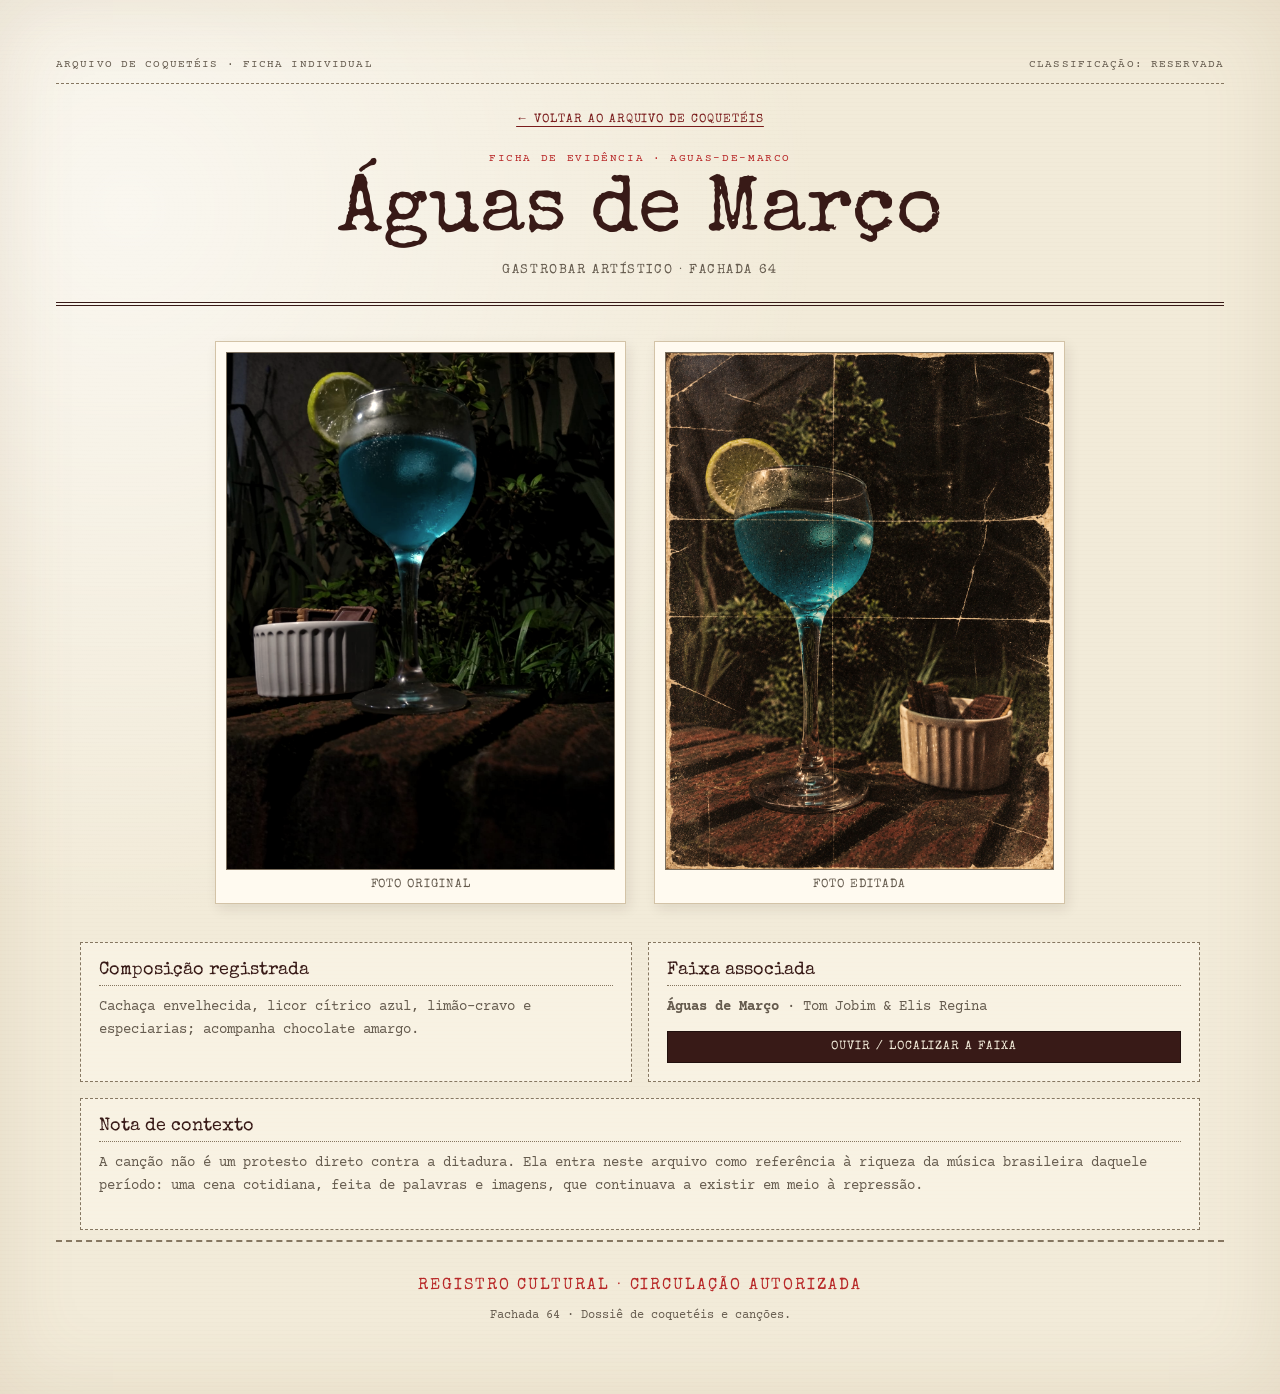
==== drinks/aguas-de-marco.html @ a6c199d8 "Fotos e etc." ====
<!DOCTYPE html>
<html lang="pt-BR">
<head>
    <meta charset="UTF-8">
    <meta name="viewport" content="width=device-width, initial-scale=1">
    <title>&Aacute;guas de Mar&ccedil;o | Arquivo Fachada 64</title>
    <link rel="preconnect" href="https://fonts.googleapis.com">
    <link rel="preconnect" href="https://fonts.gstatic.com" crossorigin>
    <link href="https://fonts.googleapis.com/css2?family=Courier+Prime:wght@400;700&family=Special+Elite&family=Staatliches&display=swap" rel="stylesheet">
    <link rel="stylesheet" href="../style.css">
</head>
<body>
    <div class="dossier">
        <div class="protocol"><span>Arquivo de coquet&eacute;is &middot; Ficha individual</span><span>Classifica&ccedil;&atilde;o: reservada</span></div>
        <header class="drink-detail-header">
            <a class="back-to-archive" href="../index.html#drinks">&larr; VOLTAR AO ARQUIVO DE COQUET&Eacute;IS</a>
            <p class="detail-kicker">FICHA DE EVID&Ecirc;NCIA &middot; AGUAS-DE-MARCO</p>
            <h1>&Aacute;guas de Mar&ccedil;o</h1>
            <p class="detail-subtitle">GASTROBAR ART&Iacute;STICO &middot; FACHADA 64</p>
        </header>
        <main class="drink-detail">
            <section class="detail-photo-pair" aria-label="Fotografias original e editada do drink">
                    <figure class="detail-photo original">
                        <img src="../imagens/agua-de-mar%C3%A7o.jpg" alt="foto original do drink &Aacute;guas de Mar&ccedil;o">
                        <figcaption>FOTO ORIGINAL</figcaption>
                    </figure>
                    <figure class="detail-photo edited">
                        <img src="../imagens/agua-de-mar%C3%A7o-IA.jpg" alt="foto editada do drink &Aacute;guas de Mar&ccedil;o">
                        <figcaption>FOTO EDITADA</figcaption>
                    </figure>
            </section>
            <div class="detail-record-grid">
                <section class="record-panel">
                    <h2>Composi&ccedil;&atilde;o registrada</h2>
                    <p>Cacha&ccedil;a envelhecida, licor c&iacute;trico azul, lim&atilde;o-cravo e especiarias; acompanha chocolate amargo.</p>
                </section>
                <section class="record-panel">
                    <h2>Faixa associada</h2>
                    <p><strong>&Aacute;guas de Mar&ccedil;o</strong> &middot; Tom Jobim & Elis Regina</p>
                    <a class="song" href="https://www.youtube.com/results?search_query=Aguas+de+Marco+Tom+Jobim+Elis+Regina" target="_blank" rel="noopener noreferrer">OUVIR / LOCALIZAR A FAIXA</a>
                </section>
                <section class="record-panel record-wide">
                    <h2>Nota de contexto</h2>
                    <p>A can&ccedil;&atilde;o n&atilde;o &eacute; um protesto direto contra a ditadura. Ela entra neste arquivo como refer&ecirc;ncia &agrave; riqueza da m&uacute;sica brasileira daquele per&iacute;odo: uma cena cotidiana, feita de palavras e imagens, que continuava a existir em meio &agrave; repress&atilde;o.</p>
                    
                </section>
            </div>
        </main>
        <footer><p class="footer-stamp">REGISTRO CULTURAL &middot; CIRCULA&Ccedil;&Atilde;O AUTORIZADA</p><p>Fachada 64 &middot; Dossi&ecirc; de coquet&eacute;is e can&ccedil;&otilde;es.</p></footer>
    </div>
</body>
</html>
---- style.css ----
:root {
            --paper: #f2ebd9;
            --paper2: #e6dac3;
            --ink: #24211d;
            --muted: #655b4e;
            --red: #b82828;
            --red-dark: #7a1c1c;
            --coffee: #381a17;
            --line: #867761;
            --white: #fffaf0
        }

        * {
            box-sizing: border-box
        }

        html {
            scroll-behavior: smooth;
            scroll-padding-top: 76px
        }

        body {
            margin: 0;
            background: var(--paper);
            color: var(--ink);
            font: 16px/1.6 'Courier Prime', monospace;
            padding: 0
        }

        a {
            color: inherit
        }

        .dossier {
            width: 100%;
            max-width: none;
            min-height: 100vh;
            margin: 0;
            padding: clamp(22px, 5vw, 56px);
            position: relative;
            overflow: visible;
            border: 0;
            background-color: var(--paper);
            background-image: radial-gradient(ellipse at 10% 15%, rgba(255, 255, 255, .6), transparent 42%), repeating-linear-gradient(0deg, transparent 0 3px, rgba(74, 52, 27, .025) 4px);
            box-shadow: inset 0 0 80px #8f6b3a22
        }

        .dossier:before { content: none; }

        .masthead,
        .protocol,
        nav,
        main,
        footer {
            position: relative;
            z-index: 1
        }

        .protocol {
            display: flex;
            justify-content: space-between;
            gap: 12px;
            flex-wrap: wrap;
            padding-bottom: 9px;
            border-bottom: 1px dashed var(--line);
            font-size: .7rem;
            letter-spacing: .1em;
            color: var(--muted);
            text-transform: uppercase
        }

        .masthead {
            padding: 42px 0 24px;
            text-align: center;
            border-bottom: 4px double var(--coffee)
        }

        .stamps {
            display: flex;
            justify-content: center;
            gap: 10px;
            flex-wrap: wrap;
            margin-bottom: 18px
        }

        .stamp {
            padding: 2px 9px;
            border: 2px double var(--red);
            color: var(--red);
            font: .78rem 'Special Elite', cursive;
            letter-spacing: .13em;
            transform: rotate(-2deg)
        }

        .stamp:nth-child(2) {
            transform: rotate(2deg)
        }

        .stamp:nth-child(3) {
            transform: rotate(-1deg)
        }

        h1 {
            margin: 0;
            color: var(--coffee);
            font: clamp(3.6rem, 11vw, 7.6rem)/.84 'Staatliches', sans-serif;
            letter-spacing: .055em
        }

        h1 span {
            color: var(--red)
        }

        .subtitle {
            margin: 15px 0 0;
            font: 1rem 'Special Elite', cursive;
            letter-spacing: .22em;
            color: var(--muted)
        }

        .mast-note {
            font-size: .8rem;
            color: var(--muted);
            margin: 10px 0 0
        }

        nav {
            position: sticky;
            top: 0;
            z-index: 20;
            margin: 0 calc(clamp(22px, 5vw, 56px)*-1) 44px;
            background: var(--coffee);
            box-shadow: 0 5px 12px #17100c30
        }

        .nav-list {
            display: flex;
            justify-content: center;
            gap: 4px;
            flex-wrap: wrap;
            list-style: none;
            margin: 0;
            padding: 5px 12px
        }

        .nav-list a {
            display: block;
            padding: 12px 16px;
            color: #f2ebd9;
            text-decoration: none;
            font: .9rem 'Special Elite', cursive;
            letter-spacing: .12em;
            transition: background .2s, color .2s
        }

        .nav-list a:hover,
        .nav-list a:focus-visible {
            background: var(--red);
            color: #fff;
            outline: none
        }

        .section {
            margin: 0 0 56px;
            scroll-margin-top: 20px
        }

        .section-head {
            display: flex;
            justify-content: space-between;
            align-items: baseline;
            gap: 15px;
            border-bottom: 2px dotted var(--line);
            margin-bottom: 20px;
            padding-bottom: 7px
        }

        .section h2 {
            margin: 0;
            color: var(--coffee);
            font: clamp(1.35rem, 3.7vw, 2rem)/1.15 'Special Elite', cursive;
            letter-spacing: .035em
        }

        .section-no {
            color: var(--red);
            font-size: .7rem;
            letter-spacing: .12em;
            white-space: nowrap
        }

        .manifesto {
            padding: clamp(18px, 4vw, 32px);
            border: 1px dashed var(--line);
            background: #fff9ec99;
            line-height: 1.85
        }

        .manifesto p {
            margin: 0 0 14px
        }

        .manifesto p:last-child {
            margin: 0
        }

        .red-note {
            color: var(--red-dark);
            font-style: italic
        }

        .blackout {
            display: inline-block;
            padding: 0 5px;
            background: #151311;
            color: #151311;
            user-select: none
        }

        .intro-line {
            font: 1.1rem 'Special Elite', cursive;
            color: var(--coffee)
        }

        .carousel-hint {
            margin: -8px 0 12px;
            color: var(--red-dark);
            font-size: .68rem;
            letter-spacing: .1em
        }

        .drinks-grid {
            display: flex;
            gap: 18px;
            overflow-x: auto;
            overscroll-behavior-x: contain;
            scroll-snap-type: x mandatory;
            scroll-padding-inline: 2px;
            padding: 3px 2px 18px;
            margin: 0 -2px 32px;
            scrollbar-color: var(--red) var(--paper2);
            scrollbar-width: thin
        }

        .drinks-grid:focus-visible {
            outline: 2px dashed var(--red);
            outline-offset: 4px
        }

        .drink-card {
            flex: 0 0 clamp(250px, 28vw, 330px);
            min-width: 0;
            scroll-snap-align: start;
            display: flex;
            flex-direction: column;
            padding: 13px;
            background: var(--white);
            border: 1px solid #d3c3a7;
            box-shadow: 3px 5px 12px #28190f18;
            transition: transform .2s, box-shadow .2s
        }

        .drink-card:hover {
            transform: translateY(-4px) rotate(-.3deg);
            box-shadow: 5px 10px 18px #28190f2b
        }

        .drink-photo-placeholder,
        .drink-thumb-placeholder {
            aspect-ratio: 3 / 4;
            width: 100%;
            margin: 0 0 12px;
            display: flex;
            flex-direction: column;
            align-items: center;
            justify-content: center;
            gap: 8px;
            border: 1px dashed #73695d;
            background: repeating-linear-gradient(135deg, #e6dac3 0 12px, #efe6d5 12px 24px);
            color: #766b59;
            text-align: center;
            font: .82rem 'Special Elite', cursive;
            letter-spacing: .12em
        }

        .drink-photo-placeholder small,
        .drink-thumb-placeholder small {
            font: .62rem 'Courier Prime', monospace;
            letter-spacing: .1em
        }

        .drink-thumb {
            display: block;
            width: 100%;
            aspect-ratio: 3 / 4;
            object-fit: cover;
            margin: 0 0 12px;
            border: 1px solid #73695d;
            filter: sepia(.25) contrast(1.04)
        }

        .drink-thumb.sangue-latino-thumb { object-position: 72% center; }

        .drink-card h3 {
            min-height: 2.4em;
            margin: 0 0 12px;
            color: var(--coffee);
            font: 1.08rem/1.2 'Special Elite', cursive
        }

        .view-more {
            display: block;
            margin-top: 8px;
            padding: 9px 10px;
            text-align: center;
            text-decoration: none;
            color: var(--paper);
            background: var(--coffee);
            border: 1px solid #21100e;
            font: .76rem 'Special Elite', cursive;
            letter-spacing: .1em;
            transition: background .2s
        }

        .view-more:hover, .view-more:focus-visible {
            background: var(--red);
            outline: 2px solid #fff;
            outline-offset: 2px
        }

        .drink-detail-header {
            padding: 22px 0 25px;
            text-align: center;
            border-bottom: 4px double var(--coffee)
        }

        .back-to-archive {
            display: inline-block;
            margin-bottom: 24px;
            color: var(--red-dark);
            font: .75rem 'Special Elite', cursive;
            letter-spacing: .08em;
            text-decoration-thickness: 1px;
            text-underline-offset: 4px
        }

        .detail-kicker {
            margin: 0 0 8px;
            color: var(--red);
            font-size: .68rem;
            letter-spacing: .15em
        }

        .drink-detail-header h1 {
            margin: 0;
            color: var(--coffee);
            font: clamp(2.4rem, 7vw, 5rem)/.98 'Special Elite', cursive;
            letter-spacing: 0
        }

        .detail-subtitle {
            margin: 10px 0 0;
            color: var(--muted);
            font: .82rem 'Special Elite', cursive;
            letter-spacing: .12em
        }

        .drink-detail {
            max-width: 1120px;
            margin: 0 auto;
            padding: 35px 0 10px
        }

        .detail-photo-pair {
            display: grid;
            grid-template-columns: repeat(2, minmax(0, 1fr));
            gap: clamp(14px, 3vw, 28px);
            max-width: 850px;
            margin: 0 auto 38px
        }

        .detail-photo {
            min-width: 0;
            margin: 0;
            padding: 10px 10px 13px;
            background: var(--white);
            border: 1px solid #d3c3a7;
            box-shadow: 3px 5px 12px #28190f18
        }

        .detail-photo img,
        .detail-photo-placeholder {
            display: grid;
            place-items: center;
            width: 100%;
            aspect-ratio: 3 / 4;
            object-fit: cover;
            border: 1px solid #73695d
        }

        .detail-photo img { filter: sepia(.25) contrast(1.04); }

        .sangue-latino-focus { object-position: 72% center; }

        .menu-intro { margin: -8px 0 18px; color: var(--muted); font-size: .84rem; font-style: italic; }

        .detail-photo-placeholder {
            gap: 8px;
            padding: 12px;
            text-align: center;
            background: repeating-linear-gradient(135deg, #e6dac3 0 12px, #efe6d5 12px 24px);
            color: #766b59;
            font: .78rem 'Special Elite', cursive;
            letter-spacing: .12em
        }

        .detail-photo-placeholder small {
            font: .62rem 'Courier Prime', monospace;
            letter-spacing: .08em
        }

        .detail-photo figcaption {
            margin-top: 9px;
            color: var(--muted);
            text-align: center;
            font: .72rem 'Special Elite', cursive;
            letter-spacing: .08em
        }

        .detail-record-grid {
            display: grid;
            grid-template-columns: repeat(2, minmax(0, 1fr));
            gap: 16px
        }

        .record-panel {
            padding: 18px;
            border: 1px dashed var(--line);
            background: #fff9ec88
        }

        .record-panel h2 {
            margin: 0 0 10px;
            padding-bottom: 6px;
            border-bottom: 1px dotted var(--line);
            color: var(--coffee);
            font: 1.15rem 'Special Elite', cursive
        }

        .record-panel p {
            margin: 0 0 12px;
            color: var(--muted);
            font-size: .9rem
        }

        .record-wide { grid-column: 1 / -1; }

        .record-source {
            margin: 16px 0 0 !important;
            font-size: .65rem !important;
            letter-spacing: .1em
        }

        .record-source a { color: var(--red-dark); }


        .evidence {
            align-self: flex-start;
            margin: 0 0 7px;
            color: var(--red);
            border: 1px solid var(--red);
            padding: 1px 6px;
            font: .66rem 'Special Elite', cursive;
            letter-spacing: .08em
        }

        .drink-card h3 {
            font: 1.15rem/1.2 'Special Elite', cursive;
            color: var(--coffee);
            margin: 0 0 9px
        }

        .ingredients {
            flex: 1;
            padding-top: 8px;
            margin: 0 0 12px;
            border-top: 1px dashed var(--line);
            font-size: .82rem;
            color: var(--muted)
        }

        .ingredients strong {
            display: block;
            font-size: .68rem;
            letter-spacing: .1em;
            color: var(--ink);
            text-transform: uppercase
        }

        .song {
            display: block;
            padding: 9px;
            text-align: center;
            text-decoration: none;
            color: var(--paper);
            background: var(--coffee);
            border: 1px solid #21100e;
            font: .75rem 'Special Elite', cursive;
            letter-spacing: .08em;
            transition: background .2s
        }

        .song:hover,
        .song:focus-visible {
            background: var(--red);
            outline: 2px solid #fff;
            outline-offset: 2px
        }

        .menu-sheet {
            padding: clamp(18px, 4vw, 34px);
            background: #fff9ec88;
            border: 1px dashed var(--line)
        }

        .menu-subtitle {
            margin: 24px 0 15px;
            padding-bottom: 6px;
            border-bottom: 1px solid var(--line);
            font: 1.1rem 'Special Elite', cursive;
            color: var(--red-dark)
        }

        .menu-subtitle:first-child {
            margin-top: 0
        }

        .menu-item {
            margin: 0 0 16px
        }

        .item-line {
            display: flex;
            align-items: baseline;
            font-weight: bold;
            gap: 3px
        }

        .item-name {
            min-width: 0;
            background: var(--paper);
            padding-right: 5px
        }

        .item-dots {
            flex: 1;
            min-width: 10px;
            border-bottom: 2px dotted var(--line);
            transform: translateY(-4px)
        }

        .item-price {
            white-space: nowrap;
            padding-left: 5px;
            background: var(--paper);
            font-family: 'Special Elite', cursive;
            color: var(--red)
        }

        .item-desc {
            margin-top: 3px;
            color: var(--muted);
            font-size: .82rem;
            font-style: italic
        }

        .evidence-grid {
            display: grid;
            grid-template-columns: repeat(auto-fit, minmax(min(100%, 235px), 1fr));
            gap: 24px;
            padding: 8px 8px 16px
        }

        .polaroid {
            padding: 11px 11px 20px;
            background: #fff9ed;
            border: 1px solid #d4c4a8;
            box-shadow: 2px 5px 12px #21160f24;
            transform: rotate(-1.5deg);
            transition: transform .25s
        }

        .polaroid:nth-child(even) {
            transform: rotate(2deg)
        }

        .polaroid:hover {
            transform: rotate(0) scale(1.025);
            z-index: 2
        }

        .polaroid img {
            display: block;
            width: 100%;
            height: 190px;
            object-fit: cover;
            filter: sepia(.65) contrast(1.06);
            border: 1px solid #625649
        }

        .photo-placeholder {
            display: grid;
            place-items: center;
            width: 100%;
            height: 190px;
            padding: 12px;
            border: 1px dashed #73695d;
            background: repeating-linear-gradient(135deg, #e6dac3 0 12px, #efe6d5 12px 24px);
            color: #766b59;
            text-align: center;
            font: .72rem 'Special Elite', cursive;
            letter-spacing: .1em
        }

        .caption {
            margin-top: 12px;
            text-align: center;
            color: var(--muted);
            font: .8rem 'Special Elite', cursive
        }

        .partner-ad {
            position: relative;
            margin: 0 0 52px;
            padding: clamp(18px, 4vw, 30px);
            overflow: hidden;
            border: 1px solid var(--line);
            outline: 1px dashed #86776188;
            outline-offset: -7px;
            background: linear-gradient(112deg, #e6dac3 0%, #f6efdf 58%, #e9ddc7 100%);
            box-shadow: 4px 6px 14px #21160f1c;
        }

        .partner-ad-body {
            display: grid;
            grid-template-columns: minmax(0, .85fr) minmax(0, 1.15fr);
            align-items: center;
            gap: clamp(18px, 3vw, 32px);
            padding-top: 16px
        }

        .partner-ad-copy { min-width: 0; }

        .partner-ad-image {
            display: block;
            width: 100%;
            max-height: 360px;
            object-fit: cover;
            border: 1px solid #6f5a3e;
            filter: sepia(.12) contrast(1.03);
            box-shadow: 2px 4px 10px #21160f26
        }

        .partner-ad-head {
            display: flex;
            justify-content: space-between;
            gap: 12px;
            flex-wrap: wrap;
            padding-bottom: 9px;
            border-bottom: 1px dashed var(--line);
            color: var(--muted);
            font-size: .67rem;
            letter-spacing: .12em;
        }

        .partner-class {
            color: var(--red);
            border: 1px solid var(--red);
            padding: 0 6px;
            font-family: 'Special Elite', cursive;
        }

        .partner-frequency {
            margin: 18px 0 5px;
            color: var(--red-dark);
            font-size: .7rem;
            letter-spacing: .13em;
        }

        .partner-ad h2 {
            margin: 0;
            color: var(--coffee);
            font: clamp(2rem, 7vw, 3.4rem)/1 'Staatliches', sans-serif;
            letter-spacing: .04em;
        }

        .partner-tagline {
            margin: 10px 0 4px;
            color: var(--coffee);
            font: 1.15rem 'Special Elite', cursive;
        }

        .partner-copy {
            max-width: 58ch;
            margin: 5px 0 16px;
            color: var(--muted);
            font-size: .9rem;
        }

        .partner-link {
            display: inline-block;
            padding: 9px 13px;
            background: var(--coffee);
            color: var(--paper);
            border: 1px solid #21100e;
            text-decoration: none;
            font: .76rem 'Special Elite', cursive;
            letter-spacing: .08em;
            transition: background .2s;
        }

        .partner-link:hover, .partner-link:focus-visible {
            background: var(--red);
            outline: 2px solid #fff;
            outline-offset: 2px;
        }

        .partner-footnote {
            margin: 13px 0 0;
            color: var(--muted);
            font-size: .65rem;
            letter-spacing: .05em;
        }

        .bulletin {
            padding: 20px;
            border: 3px double var(--red);
            background: #fff8eb80
        }

        .bulletin-kicker {
            margin: 0 0 10px;
            color: var(--red);
            font-size: .72rem;
            letter-spacing: .15em
        }

        .agenda {
            list-style: none;
            margin: 0;
            padding: 0
        }

        .agenda li {
            padding: 14px 0;
            border-top: 1px dashed var(--line)
        }

        .agenda time {
            display: block;
            color: var(--red-dark);
            font: .85rem 'Special Elite', cursive
        }

        .agenda strong {
            display: block;
            color: var(--coffee);
            font-size: 1.04rem
        }

        .agenda p {
            margin: 3px 0 0;
            color: var(--muted);
            font-size: .88rem
        }

        footer {
            padding-top: 20px;
            border-top: 2px dashed var(--line);
            text-align: center;
            color: var(--muted);
            font-size: .78rem
        }

        .footer-stamp {
            margin-bottom: 10px;
            color: var(--red);
            font: 1rem 'Special Elite', cursive;
            letter-spacing: .12em
        }

        .footer-small {
            margin-top: 8px;
            font-size: .68rem
        }

        .sr-only {
            position: absolute;
            width: 1px;
            height: 1px;
            padding: 0;
            margin: -1px;
            overflow: hidden;
            clip: rect(0, 0, 0, 0);
            white-space: nowrap;
            border: 0
        }

        @media(max-width:600px) {
            body {
                padding: 0
            }

            .dossier {
                padding: 22px 18px;
                border: 0
            }

            .photo-placeholder { height: 170px; }

            html { scroll-padding-top: 96px; }

            .dossier:before { content: none; }

            .protocol {
                font-size: .58rem
            }

            .masthead {
                padding: 38px 0 20px
            }

            .subtitle {
                font-size: .84rem;
                letter-spacing: .12em
            }

            .nav-list {
                gap: 0;
                padding: 4px
            }

            .nav-list a {
                padding: 10px 9px;
                font-size: .78rem
            }

            .section {
                margin-bottom: 42px
            }

            .section-head {
                align-items: flex-start
            }

            .section-no {
                font-size: .58rem
            }

            .item-line {
                font-size: .9rem
            }

            .item-name {
                overflow-wrap: anywhere
            }

            .drink-card {
                flex-basis: min(82vw, 320px)
            }

            .partner-ad-body {
                grid-template-columns: 1fr
            }

            .partner-ad-image { max-height: none; }

            .detail-photo-pair,
            .detail-record-grid {
                grid-template-columns: 1fr
            }

            .record-wide { grid-column: auto; }

            .drink-detail-header h1 { font-size: clamp(2rem, 10vw, 3.2rem); }
        }

        @media(prefers-reduced-motion:reduce) {
            html {
                scroll-behavior: auto
            }

            *,
            *:before,
            *:after {
                transition: none !important
            }
        }
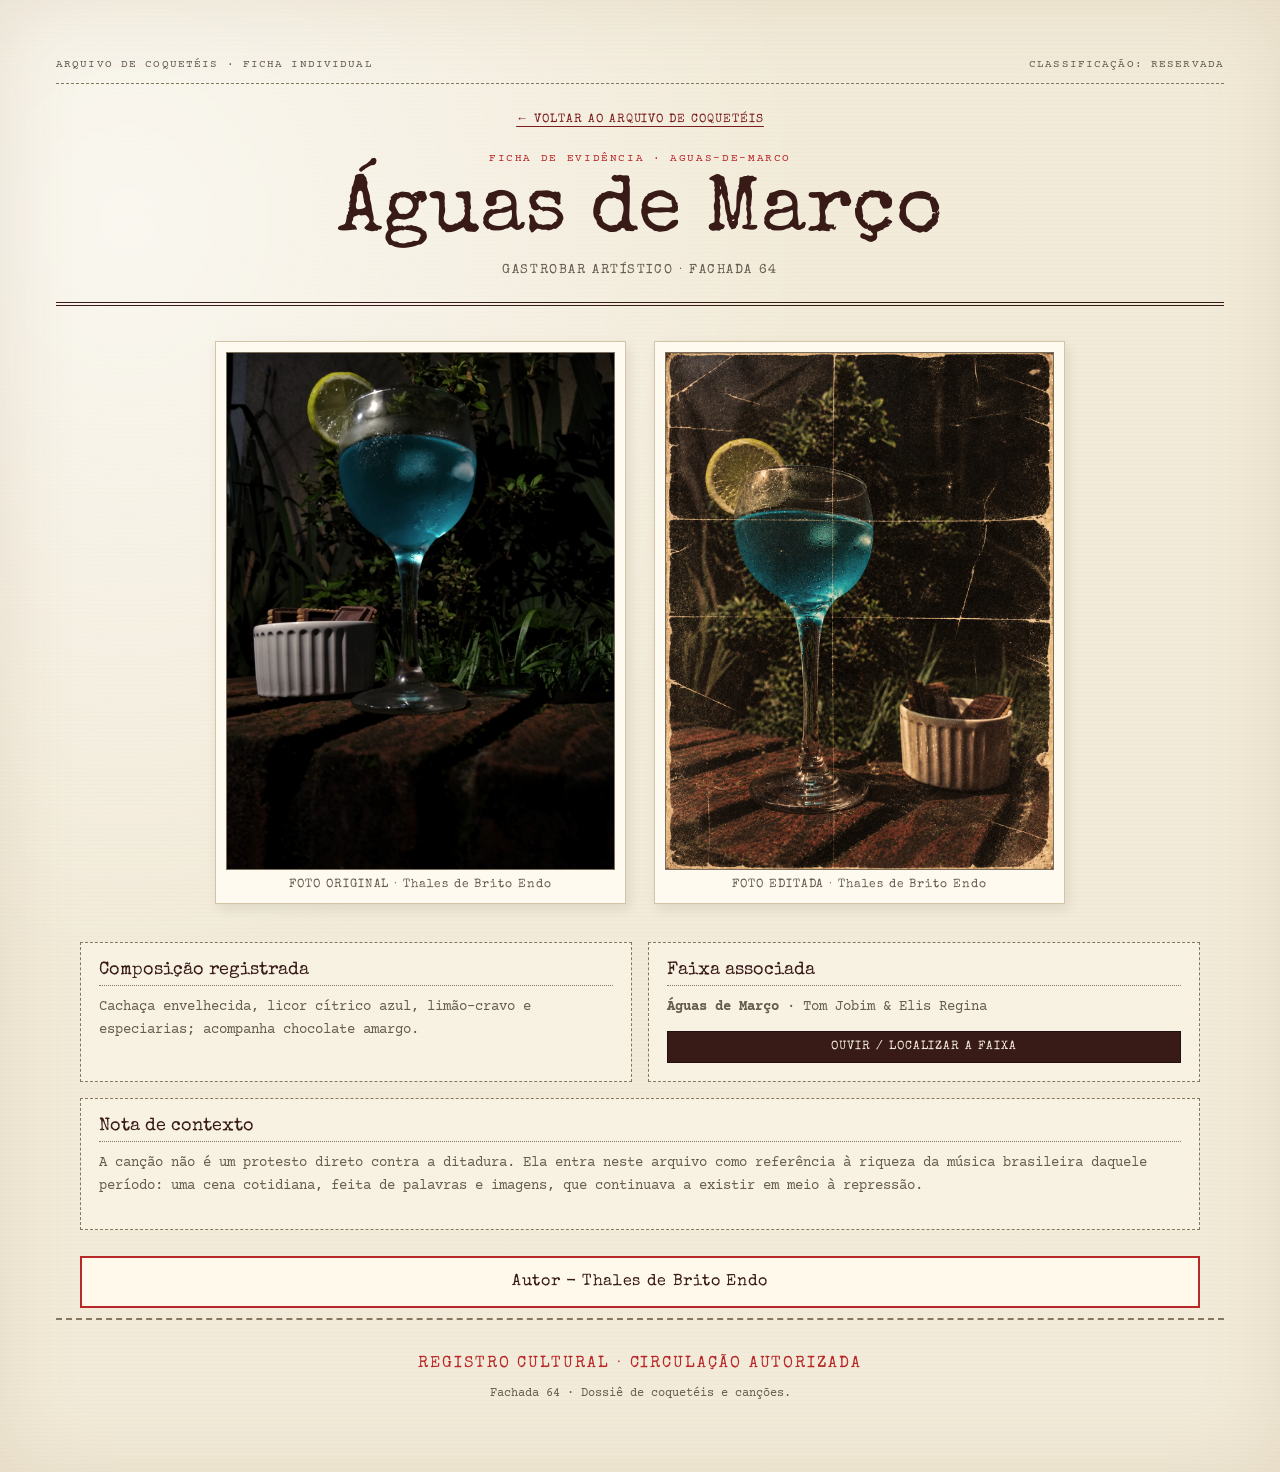
==== commit 4d9f211a: "Adicionado: Nome dos Autores" ====
--- a/drinks/aguas-de-marco.html
+++ b/drinks/aguas-de-marco.html
@@ -22,11 +22,11 @@
             <section class="detail-photo-pair" aria-label="Fotografias original e editada do drink">
                     <figure class="detail-photo original">
                         <img src="../imagens/agua-de-mar%C3%A7o.jpg" alt="foto original do drink &Aacute;guas de Mar&ccedil;o">
-                        <figcaption>FOTO ORIGINAL</figcaption>
+                        <figcaption>FOTO ORIGINAL &middot; Thales de Brito Endo</figcaption>
                     </figure>
                     <figure class="detail-photo edited">
                         <img src="../imagens/agua-de-mar%C3%A7o-IA.jpg" alt="foto editada do drink &Aacute;guas de Mar&ccedil;o">
-                        <figcaption>FOTO EDITADA</figcaption>
+                        <figcaption>FOTO EDITADA &middot; Thales de Brito Endo</figcaption>
                     </figure>
             </section>
             <div class="detail-record-grid">
@@ -45,6 +45,7 @@
                     
                 </section>
             </div>
+            <p class="drink-author-detail">Autor - Thales de Brito Endo</p>
         </main>
         <footer><p class="footer-stamp">REGISTRO CULTURAL &middot; CIRCULA&Ccedil;&Atilde;O AUTORIZADA</p><p>Fachada 64 &middot; Dossi&ecirc; de coquet&eacute;is e can&ccedil;&otilde;es.</p></footer>
     </div>
--- a/style.css
+++ b/style.css
@@ -98,6 +98,31 @@
 
         .stamp:nth-child(3) {
             transform: rotate(-1deg)
+        }
+
+        .brand-lockup {
+            display: flex;
+            align-items: center;
+            justify-content: center;
+            gap: clamp(12px, 2vw, 22px);
+        }
+
+        .brand-mark {
+            display: block;
+            width: clamp(54px, 8vw, 88px);
+            aspect-ratio: 1;
+            object-fit: contain;
+            border-radius: 50%;
+            box-shadow: 0 3px 12px #21160f30;
+            animation: record-spin 8s linear infinite;
+        }
+
+        @keyframes record-spin {
+            to { transform: rotate(360deg); }
+        }
+
+        @media (prefers-reduced-motion: reduce) {
+            .brand-mark { animation: none; }
         }
 
         h1 {
@@ -308,6 +333,24 @@
             font: 1.08rem/1.2 'Special Elite', cursive
         }
 
+        .drink-author-card {
+            margin: -7px 0 2px;
+            color: var(--muted);
+            font: .62rem 'Courier Prime', monospace;
+            line-height: 1.25
+        }
+
+        .drink-author-detail {
+            margin: 26px 0 0;
+            padding: 16px;
+            border: 2px solid var(--red);
+            background: #fff9ec;
+            color: var(--coffee);
+            text-align: center;
+            font: 1rem 'Special Elite', cursive;
+            letter-spacing: .04em
+        }
+
         .view-more {
             display: block;
             margin-top: 8px;
@@ -576,8 +619,9 @@
 
         .evidence-grid {
             display: grid;
-            grid-template-columns: repeat(auto-fit, minmax(min(100%, 235px), 1fr));
-            gap: 24px;
+            grid-template-columns: repeat(2, minmax(0, 1fr));
+            align-items: start;
+            gap: clamp(18px, 3vw, 28px);
             padding: 8px 8px 16px
         }
 
@@ -602,9 +646,9 @@
         .polaroid img {
             display: block;
             width: 100%;
-            height: 190px;
+            aspect-ratio: 3 / 2;
             object-fit: cover;
-            filter: sepia(.65) contrast(1.06);
+            filter: sepia(.45) contrast(1.06);
             border: 1px solid #625649
         }
 
@@ -818,6 +862,8 @@
 
             .photo-placeholder { height: 170px; }
 
+            .evidence-grid { grid-template-columns: minmax(0, 1fr); gap: 22px; }
+
             html { scroll-padding-top: 96px; }
 
             .dossier:before { content: none; }
